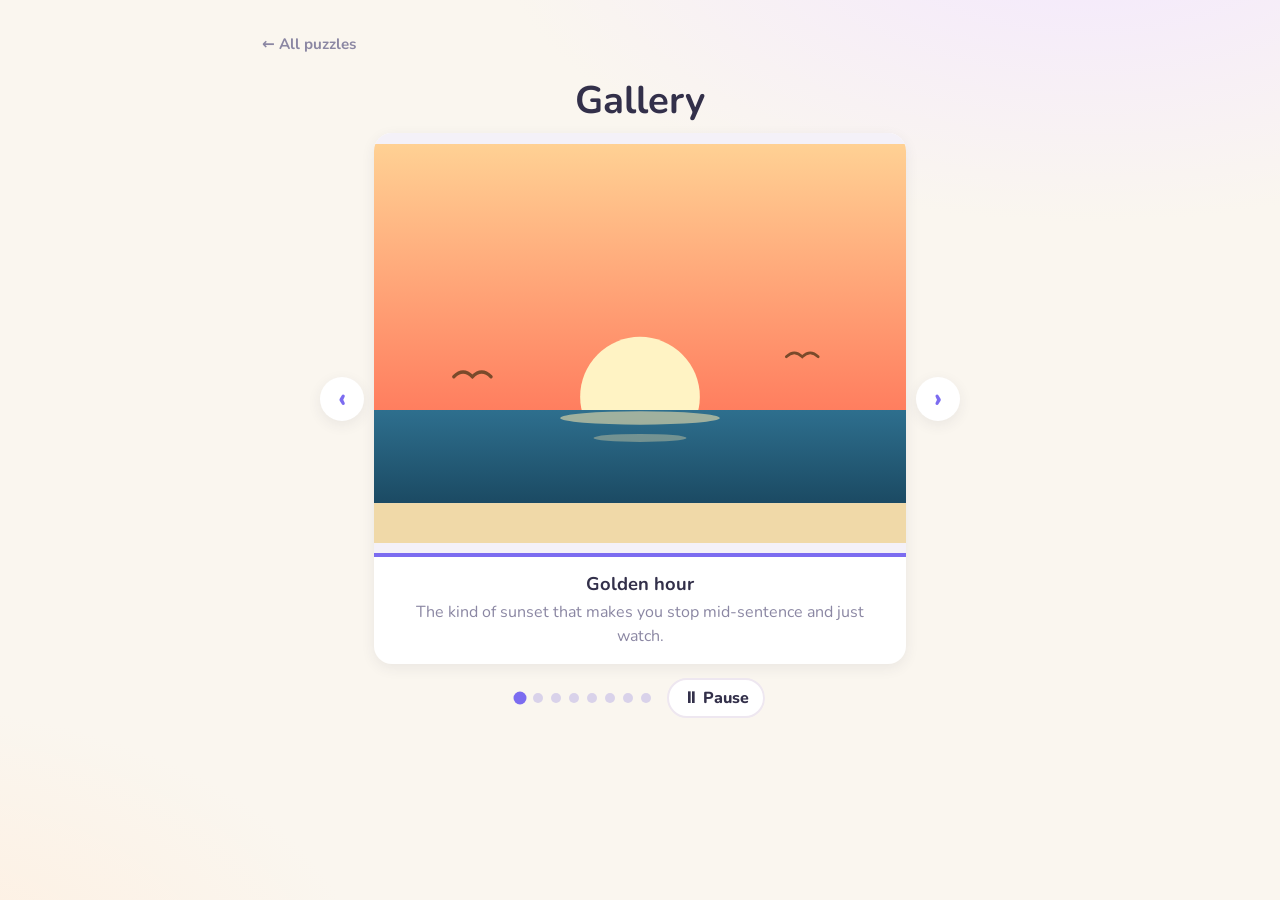
==== gallery.html @ 5e0e7693 "core logic implemented pre-personalization" ====
<!DOCTYPE html>
<html lang="en">
<head>
<meta charset="utf-8">
<meta name="viewport" content="width=device-width, initial-scale=1">
<title>Gallery · The Puzzle Box</title>
<link rel="preconnect" href="https://fonts.googleapis.com">
<link href="https://fonts.googleapis.com/css2?family=Nunito:wght@400;600;700;800;900&display=swap" rel="stylesheet">
<link rel="stylesheet" href="css/style.css">
</head>
<body class="game-gallery">
<div class="game-wrap">

  <div class="top-line"><a class="back" href="index.html">← All puzzles</a></div>

  <h1 class="game-title">Gallery</h1>

  <!-- To add your own photos: drop files into images/gallery/ and edit the PHOTOS list at the top of js/gallery.js -->
  <div class="slideshow" id="slideshow">
    <div class="ss-stage">
      <button class="ss-arrow" id="ssPrev" type="button" aria-label="previous photo">‹</button>
      <div class="ss-card">
        <figure>
          <img id="ssImg" alt="">
          <div class="ss-progress" aria-hidden="true"><i id="ssBar"></i></div>
          <figcaption>
            <b id="ssTitle"></b>
            <span id="ssNote"></span>
          </figcaption>
        </figure>
      </div>
      <button class="ss-arrow" id="ssNext" type="button" aria-label="next photo">›</button>
    </div>
    <div class="ss-bottom">
      <div class="ss-dots" id="ssDots"></div>
      <button class="ss-pause" id="ssPause" type="button" aria-pressed="false">⏸ Pause</button>
    </div>
  </div>

</div>

<script src="js/gallery.js"></script>
</body>
</html>
---- css/style.css ----
/* ================= base ================= */
:root{
  --bg:#faf6ef;
  --ink:#33304a;
  --muted:#8b87a3;
  --card:#ffffff;
  --line:#eee7f0;
  --shadow:0 10px 30px rgba(51,48,74,.12);
  --shadow-sm:0 4px 14px rgba(51,48,74,.08);
  --radius:18px;
  --accent:#7c6cf0;             /* overridden per game via body class */
  --accent-slide:#e8618c;
  --accent-lights:#f0a132;
  --accent-connect:#3fa7d6;
  --accent-pipes:#2bb3a3;
  --accent-horse:#5aa657;
  --accent-gallery:#7c6cf0;
  --accent-mines:#5b74c9;
  --win:#35c26b;
}
*{box-sizing:border-box}
html,body{margin:0;padding:0}
body{
  font-family:"Nunito","Avenir Next","Segoe UI",system-ui,-apple-system,sans-serif;
  background:
    radial-gradient(1000px 520px at 85% -10%, #f3e7ff 0%, transparent 60%),
    radial-gradient(900px 520px at -10% 110%, #ffeede 0%, transparent 55%),
    var(--bg);
  color:var(--ink);
  min-height:100vh;
  -webkit-tap-highlight-color:transparent;
}
body.game-slide{--accent:var(--accent-slide)}
body.game-lights{--accent:var(--accent-lights)}
body.game-connect{--accent:var(--accent-connect)}
body.game-pipes{--accent:var(--accent-pipes)}
body.game-horse{--accent:var(--accent-horse)}
body.game-gallery{--accent:var(--accent-gallery)}
body.game-mines{--accent:var(--accent-mines)}
body.page-letter{--accent:#e8618c}
a{color:inherit}
button,select{font:inherit}

/* ================= home ================= */
.hero{max-width:1040px;margin:0 auto;padding:64px 24px 8px;text-align:center}
.hero h1{font-size:clamp(2.2rem,5vw,3.4rem);margin:0 0 10px;letter-spacing:-.5px}
.hero p{color:var(--muted);font-size:1.15rem;margin:0}
.cards{
  max-width:1040px;margin:36px auto 0;padding:0 24px 30px;
  display:grid;gap:26px;grid-template-columns:repeat(auto-fit,minmax(270px,1fr));
}
.card{
  background:var(--card);border-radius:var(--radius);box-shadow:var(--shadow-sm);
  padding:26px 24px 22px;text-decoration:none;display:flex;flex-direction:column;gap:12px;
  border:2px solid transparent;
  transition:transform .18s ease, box-shadow .18s ease, border-color .18s ease;
}
.card:hover{transform:translateY(-6px);box-shadow:var(--shadow);border-color:var(--card-accent)}
.card svg{display:block;margin:6px auto 8px}
.card h2{margin:0;font-size:1.35rem}
.card p{margin:0;color:var(--muted);line-height:1.55;flex:1}
.tag{
  align-self:flex-start;font-size:.72rem;font-weight:800;letter-spacing:.6px;text-transform:uppercase;
  color:var(--card-accent);
  background:#f4f1f8;
  background:color-mix(in srgb, var(--card-accent) 12%, white);
  padding:4px 10px;border-radius:999px;
}
.play{margin-top:6px;text-align:center;background:var(--card-accent);color:#fff;font-weight:800;padding:10px 16px;border-radius:12px}
.site-foot{text-align:center;color:var(--muted);padding:14px 20px 44px;font-size:.95rem}

/* ---- letter call-to-action on the home page ---- */
.letter-cta{
  max-width:1040px;margin:8px auto 0;
  width:calc(100% - 48px);
  display:flex;align-items:center;gap:16px;
  padding:20px 26px;border-radius:var(--radius);text-decoration:none;
  color:#5a3a2e;
  background:linear-gradient(135deg,#fff4ec,#ffe3ea);
  border:2px solid #ffd0c2;box-shadow:var(--shadow-sm);
  transition:transform .18s ease, box-shadow .18s ease;
}
.letter-cta:hover{transform:translateY(-4px);box-shadow:var(--shadow)}
.letter-cta-emoji{font-size:2rem;line-height:1}
.letter-cta-text{display:flex;flex-direction:column;flex:1}
.letter-cta-text b{font-size:1.2rem}
.letter-cta-text small{color:#a97f72;font-size:.92rem;margin-top:2px}
.letter-cta-arrow{font-size:1.5rem;font-weight:900;color:#e8618c}

/* ================= letter page ================= */
.letter-sheet{
  max-width:640px;margin:8px auto 0;
  background:
    repeating-linear-gradient(transparent, transparent 37px, rgba(124,108,240,.08) 38px),
    #fffdf8;
  border-radius:var(--radius);box-shadow:var(--shadow);
  padding:44px clamp(24px,6vw,60px) 40px;
  border:1px solid #efe7d8;
}
.letter-sheet .to{color:var(--muted);font-weight:800;letter-spacing:.4px;text-transform:uppercase;font-size:.8rem;margin:0 0 18px}
.letter-body{font-size:1.12rem;line-height:38px;color:#40384f}
.letter-body p{margin:0 0 38px}
.letter-body .greeting{font-size:1.35rem;font-weight:800;color:var(--ink)}
.letter-sign{margin-top:6px;text-align:right}
.letter-sign .sign-line{color:var(--muted);line-height:38px}
.letter-sign .sign-name{font-size:1.7rem;font-weight:900;color:var(--accent);line-height:1.4}
.letter-heart{text-align:center;font-size:1.6rem;margin:26px 0 0;opacity:.85}

/* ================= game pages ================= */
.game-wrap{max-width:820px;margin:0 auto;padding:26px 20px 60px}
.top-line{display:flex;align-items:center}
.back{color:var(--muted);text-decoration:none;font-weight:700;font-size:.95rem;padding:8px 12px;border-radius:10px}
.back:hover{color:var(--accent);background:#fff}
.game-title{text-align:center;font-size:clamp(1.7rem,4.5vw,2.4rem);margin:12px 0 6px}
.game-sub{text-align:center;color:var(--muted);margin:0 auto 22px;line-height:1.55;max-width:560px}
.statbar{display:flex;justify-content:center;align-items:center;gap:12px;flex-wrap:wrap;margin-bottom:18px}
.chip{background:#fff;box-shadow:var(--shadow-sm);border-radius:999px;padding:8px 18px;font-size:.95rem;color:var(--muted);font-weight:700}
.chip b{color:var(--accent);font-size:1.05rem}
.board-wrap{display:flex;justify-content:center}
.board-row{display:flex;justify-content:center;align-items:center;gap:26px;flex-wrap:wrap}
.controls{display:flex;justify-content:center;align-items:center;gap:12px;flex-wrap:wrap;margin-top:24px}
.controls select,.controls button{
  border:2px solid var(--line);background:#fff;border-radius:12px;
  padding:10px 16px;font-weight:700;color:var(--ink);cursor:pointer;
}
.controls button:hover,.controls select:hover{border-color:var(--accent)}
.controls button.primary{background:var(--accent);border-color:var(--accent);color:#fff}
.controls button.primary:hover{filter:brightness(1.07)}
.controls label.opt{display:flex;align-items:center;gap:8px;font-weight:700;color:var(--muted);cursor:pointer}
.hint-note{text-align:center;color:var(--muted);font-size:.9rem;margin-top:18px}

.win-banner{
  display:none;max-width:460px;margin:0 auto 18px;text-align:center;
  background:#fff;border:2px solid var(--win);border-radius:var(--radius);
  padding:14px 20px;box-shadow:var(--shadow-sm);
}
.win-banner.show{display:block;animation:pop .35s ease}
.win-banner .big{font-size:1.25rem;font-weight:900;color:var(--win)}
.win-banner .sub{color:var(--muted);font-size:.95rem;margin-top:2px}
@keyframes pop{from{transform:scale(.85);opacity:0}to{transform:scale(1);opacity:1}}

/* confetti */
.confetti-piece{
  position:fixed;top:-4vh;width:10px;height:16px;z-index:999;pointer-events:none;
  animation:confetti-fall linear forwards;
}
@keyframes confetti-fall{
  from{transform:translateY(0) rotate(0deg);opacity:1}
  to{transform:translateY(112vh) rotate(var(--spin,720deg));opacity:.9}
}

/* ================= sliding puzzle ================= */
.slide-board{
  position:relative;width:min(92vw,440px);aspect-ratio:1/1;
  background:#efe9f4;border-radius:16px;box-shadow:var(--shadow-sm);
  overflow:hidden;touch-action:manipulation;
}
.tile{
  position:absolute;left:0;top:0;
  width:calc(100% / var(--n));height:calc(100% / var(--n));
  border:0;padding:0;cursor:pointer;background-repeat:no-repeat;
  border-radius:10px;box-shadow:inset 0 0 0 2px rgba(255,255,255,.65);
  transition:transform .13s ease, box-shadow .3s ease, border-radius .3s ease;
}
.tile:focus-visible{outline:3px solid var(--accent);z-index:2}
.tile .num{
  position:absolute;top:5px;left:7px;font-size:.72rem;font-weight:900;color:#fff;
  text-shadow:0 1px 3px rgba(0,0,0,.55);pointer-events:none;
}
.slide-board.hide-nums .num{display:none}
.slide-board.done .tile{cursor:default;box-shadow:none;border-radius:0}
.slide-board.done .num{display:none}
.preview{display:flex;flex-direction:column;align-items:center;gap:6px;color:var(--muted);font-size:.8rem;font-weight:800;letter-spacing:.5px;text-transform:uppercase}
.preview img{width:88px;height:88px;border-radius:10px;box-shadow:var(--shadow-sm);display:block;background:#eee}

/* ================= lights out ================= */
.lights-board{
  display:grid;grid-template-columns:repeat(5,1fr);gap:10px;
  width:min(92vw,420px);touch-action:manipulation;
}
.lcell{
  aspect-ratio:1/1;border:0;border-radius:14px;cursor:pointer;
  display:flex;align-items:center;justify-content:center;
  font-size:clamp(1.2rem,6vw,1.9rem);box-shadow:var(--shadow-sm);
  transition:background .3s ease, transform .08s ease;
}
.lcell:active{transform:scale(.93)}
.lcell.lit{background:linear-gradient(145deg,#ffe9a8,#ffc25e)}
.lcell.dark{background:linear-gradient(145deg,#34325c,#232145)}
.lcell.hint{outline:3px dashed var(--accent);outline-offset:2px;animation:pulse 1s ease infinite}
@keyframes pulse{50%{transform:scale(1.06)}}
.lights-board.done .lcell{cursor:default}

/* ================= connection grid ================= */
.connect-board{
  position:relative;display:grid;grid-template-columns:repeat(var(--n),1fr);gap:6px;
  width:min(92vw,480px);touch-action:none;
}
.ccell{
  aspect-ratio:1/1;border:0;border-radius:9px;background:#fff;box-shadow:var(--shadow-sm);
  cursor:pointer;display:flex;align-items:center;justify-content:center;
  font-size:clamp(.8rem,3.4vw,1.15rem);transition:background .15s ease;padding:0;
}
.ccell.blocked{background:linear-gradient(145deg,#4a4666,#332f4e);cursor:default;box-shadow:none}
.ccell.sel{background:#c9e4f4}
.ccell.sel{background:color-mix(in srgb, var(--accent) 26%, white)}
.ccell.sel.orphan{background:#dfe3ea}
.ccell.bad{background:#f6c9c9}
.connect-board.done .ccell{cursor:default}
.connect-board.done .ccell.sel{background:#d9f4e4}
#wire{position:absolute;inset:0;width:100%;height:100%;pointer-events:none}

/* lose variant of the banner (horse escaping) */
.win-banner.lose{border-color:#e05b5b}
.win-banner.lose .big{color:#e05b5b}

/* ================= pipes ================= */
.pipes-board{
  display:grid;grid-template-columns:repeat(var(--n),1fr);grid-auto-rows:1fr;
  width:min(92vw,520px);aspect-ratio:1/1;
  background:#fff;border-radius:16px;overflow:hidden;box-shadow:var(--shadow-sm);
  touch-action:manipulation;
}
.pcell{border:0;padding:0;background:#fff;box-shadow:inset 0 0 0 1px #f2eef7;cursor:pointer;position:relative}
.pcell svg{display:block;width:100%;height:100%;transition:transform .18s ease}
.pcell line{stroke:#c3bdd4;stroke-width:24;transition:stroke .25s}
.pcell .dot{fill:#c3bdd4;transition:fill .25s}
.pcell.wet line{stroke:var(--accent)}
.pcell.wet .dot{fill:var(--accent)}
.pcell .src-ring{fill:none;stroke:var(--accent);stroke-width:10}
.pcell.locked{background:#f3eff9}
.pcell.locked::after{content:"";position:absolute;inset:2px;border-radius:6px;box-shadow:inset 0 0 0 2px #d9d2ea;pointer-events:none}
.pipes-board.done .pcell{cursor:default}

/* ================= enclose the horse ================= */
.horse-board{display:flex;flex-direction:column;gap:4px;--cell:min(7.2vw,34px)}
.hrow{display:flex;gap:4px}
.hrow.odd{margin-left:calc(var(--cell) / 2 + 2px)}
.hcell{
  width:var(--cell);height:var(--cell);border-radius:50%;border:0;padding:0;
  background:#e3f0d8;cursor:pointer;box-shadow:var(--shadow-sm);
  font-size:calc(var(--cell) * 0.62);line-height:1;
  display:flex;align-items:center;justify-content:center;
  transition:background .15s ease, transform .1s ease;
}
.hcell:hover{background:#cfe6bd}
.hcell.blocked{background:#8a5a3b;cursor:default}
.hcell.blocked:hover{background:#8a5a3b}
.hcell.horse{background:#fff;cursor:default}
.hcell.horse:hover{background:#fff}
.horse-board.done .hcell{cursor:default}

/* ================= gallery slideshow ================= */
.slideshow{max-width:640px;margin:6px auto 0}
.ss-stage{display:flex;align-items:center;gap:10px}
.ss-arrow{
  flex:none;width:44px;height:44px;border:0;border-radius:50%;
  background:#fff;box-shadow:var(--shadow-sm);color:var(--accent);
  font-size:1.7rem;font-weight:800;line-height:1;cursor:pointer;
  display:flex;align-items:center;justify-content:center;
  transition:transform .12s ease;
}
.ss-arrow:hover{transform:scale(1.1)}
.ss-card{flex:1;min-width:0;background:#fff;border-radius:var(--radius);box-shadow:var(--shadow-sm);overflow:hidden}
.ss-card figure{margin:0}
.ss-card img{display:block;width:100%;height:min(52vh,420px);object-fit:contain;background:#f4f1f8;transition:opacity .2s ease}
.ss-card img.fading{opacity:0}
.ss-progress{height:4px;background:#efeaf6}
.ss-progress i{display:block;height:100%;width:0;background:var(--accent)}
.slideshow.paused .ss-progress i{animation-play-state:paused}
@keyframes ss-fill{from{width:0}to{width:100%}}
.ss-card figcaption{padding:14px 20px 16px;text-align:center}
.ss-card figcaption b{display:block;font-size:1.15rem;margin-bottom:4px}
.ss-card figcaption span{color:var(--muted);line-height:1.5}
.ss-bottom{display:flex;align-items:center;justify-content:center;gap:16px;margin-top:14px;flex-wrap:wrap}
.ss-dots{display:flex;gap:8px}
.ss-dot{width:10px;height:10px;border-radius:50%;border:0;padding:0;background:#d9d2ea;cursor:pointer;transition:background .2s ease, transform .2s ease}
.ss-dot.on{background:var(--accent);transform:scale(1.3)}
.ss-pause{border:2px solid var(--line);background:#fff;border-radius:999px;padding:7px 14px;font-weight:800;color:var(--ink);cursor:pointer}
.ss-pause:hover{border-color:var(--accent)}

/* ================= minesweeper ================= */
.mines-board{
  display:grid;grid-template-columns:repeat(var(--n),1fr);grid-auto-rows:1fr;gap:2px;
  width:min(94vw,560px);aspect-ratio:1/1;
  background:#d9d2ea;border-radius:12px;padding:6px;box-shadow:var(--shadow-sm);
  touch-action:manipulation;user-select:none;-webkit-user-select:none;
}
.mcell{
  border:0;padding:0;border-radius:3px;cursor:pointer;min-width:0;
  background:linear-gradient(145deg,#b9afd6,#a396c9);
  box-shadow:inset 0 0 0 1px rgba(124,108,240,.22);
  display:flex;align-items:center;justify-content:center;
  font-weight:900;font-size:clamp(.5rem,2.3vw,1rem);line-height:1;color:#33304a;
}
.mcell:hover:not(.open):not(.flag){filter:brightness(1.06)}
.mcell.open{background:#faf8fd;box-shadow:inset 0 0 0 1px rgba(51,48,74,.06);cursor:default}
.mcell.flag{background:linear-gradient(145deg,#fff2d6,#ffd98a)}
.mcell.mine{background:#f3d0d0}
.mcell.boom{background:#e05b5b}
.mcell.n1{color:#2f6fd6}.mcell.n2{color:#2f9e57}.mcell.n3{color:#e05b5b}
.mcell.n4{color:#5a3fb5}.mcell.n5{color:#b5603f}.mcell.n6{color:#2fa3a3}
.mcell.n7{color:#7a3f8a}.mcell.n8{color:#8b87a3}
.mines-board.done .mcell{cursor:default}
.controls button.toggle-on{background:var(--accent);border-color:var(--accent);color:#fff}
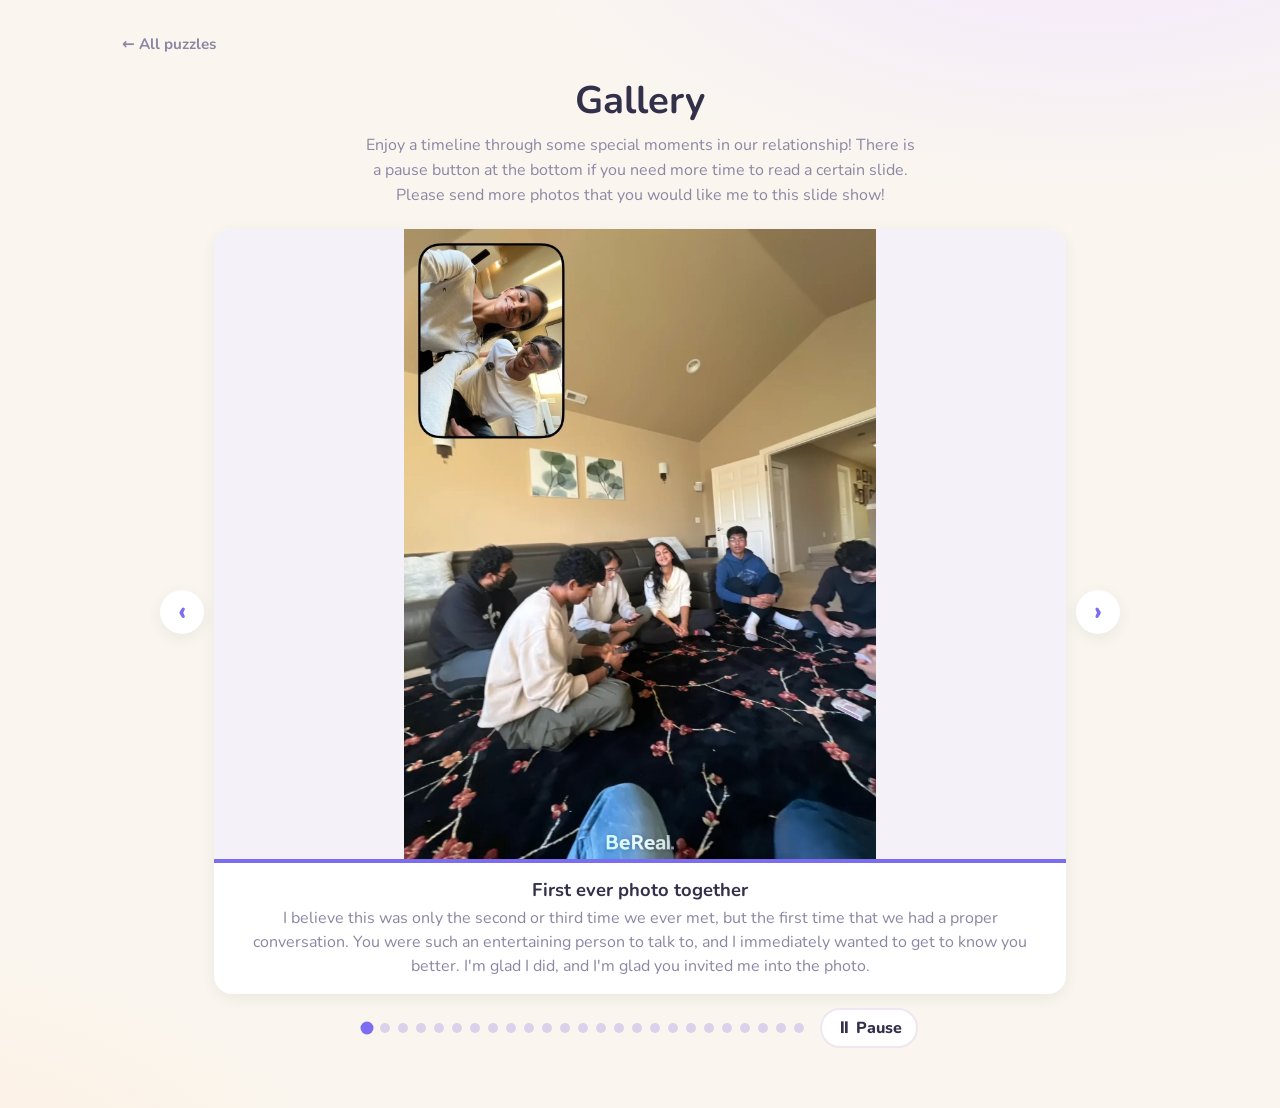
==== commit 155f3d2c: "added all images" ====
--- a/gallery.html
+++ b/gallery.html
@@ -14,6 +14,10 @@
   <div class="top-line"><a class="back" href="index.html">← All puzzles</a></div>
 
   <h1 class="game-title">Gallery</h1>
+  <p class="game-sub">
+    Enjoy a timeline through some special moments in our relationship! There is a pause button at the bottom if you 
+    need more time to read a certain slide. Please send more photos that you would like me to this slide show!
+  </p>
 
   <!-- To add your own photos: drop files into images/gallery/ and edit the PHOTOS list at the top of js/gallery.js -->
   <div class="slideshow" id="slideshow">
--- a/css/style.css
+++ b/css/style.css
@@ -108,6 +108,7 @@
 
 /* ================= game pages ================= */
 .game-wrap{max-width:820px;margin:0 auto;padding:26px 20px 60px}
+body.game-gallery .game-wrap{max-width:1100px}
 .top-line{display:flex;align-items:center}
 .back{color:var(--muted);text-decoration:none;font-weight:700;font-size:.95rem;padding:8px 12px;border-radius:10px}
 .back:hover{color:var(--accent);background:#fff}
@@ -251,7 +252,7 @@
 .horse-board.done .hcell{cursor:default}
 
 /* ================= gallery slideshow ================= */
-.slideshow{max-width:640px;margin:6px auto 0}
+.slideshow{max-width:960px;margin:6px auto 0}
 .ss-stage{display:flex;align-items:center;gap:10px}
 .ss-arrow{
   flex:none;width:44px;height:44px;border:0;border-radius:50%;
@@ -263,7 +264,7 @@
 .ss-arrow:hover{transform:scale(1.1)}
 .ss-card{flex:1;min-width:0;background:#fff;border-radius:var(--radius);box-shadow:var(--shadow-sm);overflow:hidden}
 .ss-card figure{margin:0}
-.ss-card img{display:block;width:100%;height:min(52vh,420px);object-fit:contain;background:#f4f1f8;transition:opacity .2s ease}
+.ss-card img{display:block;width:100%;height:min(78vh,630px);object-fit:contain;background:#f4f1f8;transition:opacity .2s ease}
 .ss-card img.fading{opacity:0}
 .ss-progress{height:4px;background:#efeaf6}
 .ss-progress i{display:block;height:100%;width:0;background:var(--accent)}
